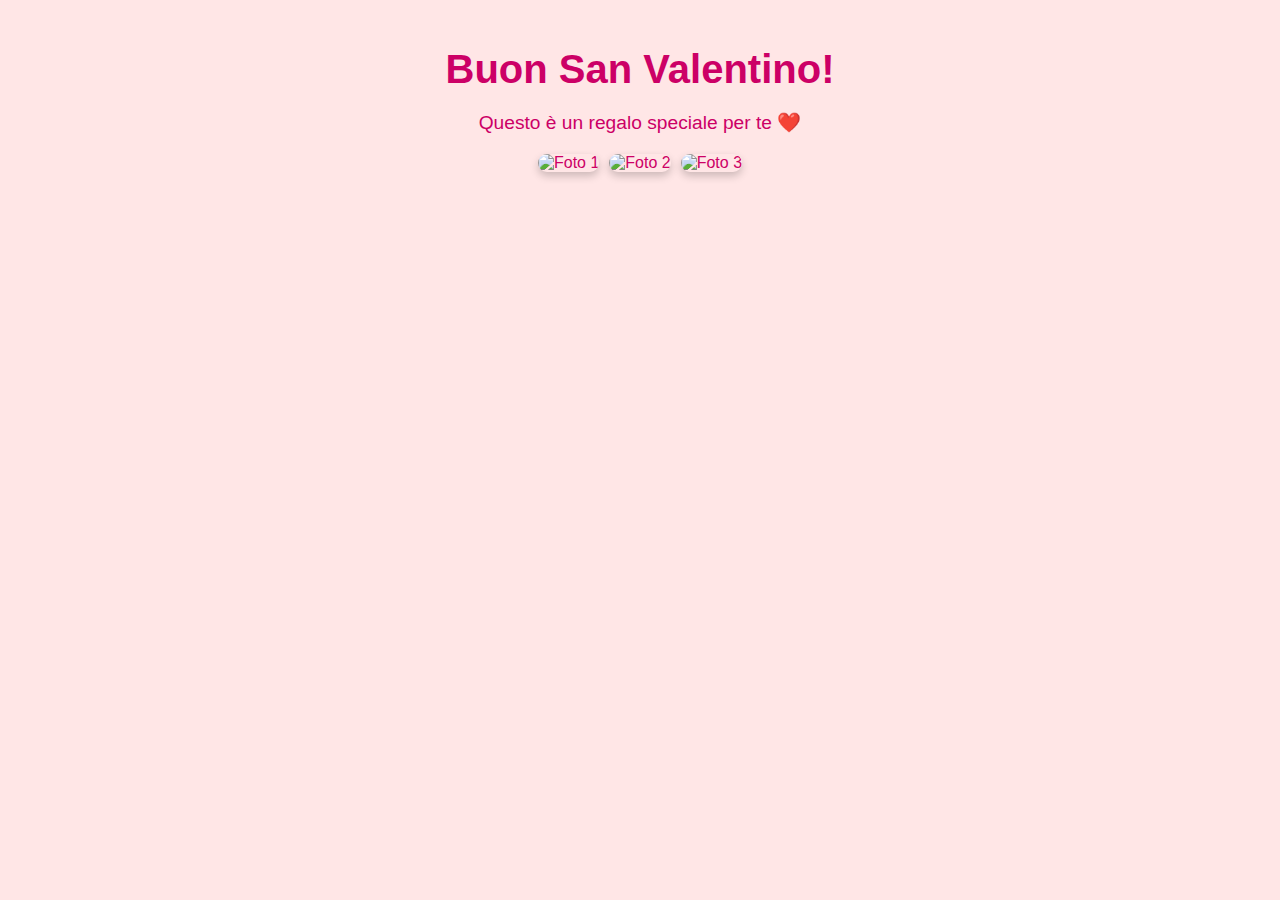
==== index.html @ 1fd21d57 "Add files via upload" ====
<!DOCTYPE html>
<html lang="it">
<head>
    <meta charset="UTF-8">
    <meta name="viewport" content="width=device-width, initial-scale=1.0">
    <title>San Valentino</title>
    <link rel="stylesheet" href="style.css">
</head>
<body>
    <div class="container">
        <h1>Buon San Valentino!</h1>
        <p>Questo è un regalo speciale per te ❤️</p>
        
        <div class="gallery">
            <img src="immagini/foto1.png" alt="Foto 1">
            <img src="immagini/foto2.png" alt="Foto 2">
            <img src="immagini/foto3.png" alt="Foto 3">
        </div>
    </div>
</body>
</html>
---- style.css ----
body {
    font-family: Arial, sans-serif;
    background-color: #ffe6e6;
    color: #cc0066;
    text-align: center;
    margin: 0;
    padding: 0;
}

.container {
    padding: 20px;
}

h1 {
    font-size: 2.5rem;
    margin-bottom: 10px;
}

p {
    font-size: 1.2rem;
    margin-bottom: 20px;
}

.gallery {
    display: flex;
    flex-wrap: wrap;
    justify-content: center;
    gap: 10px;
}

.gallery img {
    max-width: 100%;
    height: auto;
    border-radius: 10px;
    box-shadow: 0 4px 8px rgba(0, 0, 0, 0.2);
    transition: transform 0.3s ease;
}

.gallery img:hover {
    transform: scale(1.05);
}

/* Stile per dispositivi mobili */
@media (max-width: 600px) {
    h1 {
        font-size: 2rem;
    }

    p {
        font-size: 1rem;
    }

    .gallery img {
        width: 100%;
        max-width: 300px;
    }
}
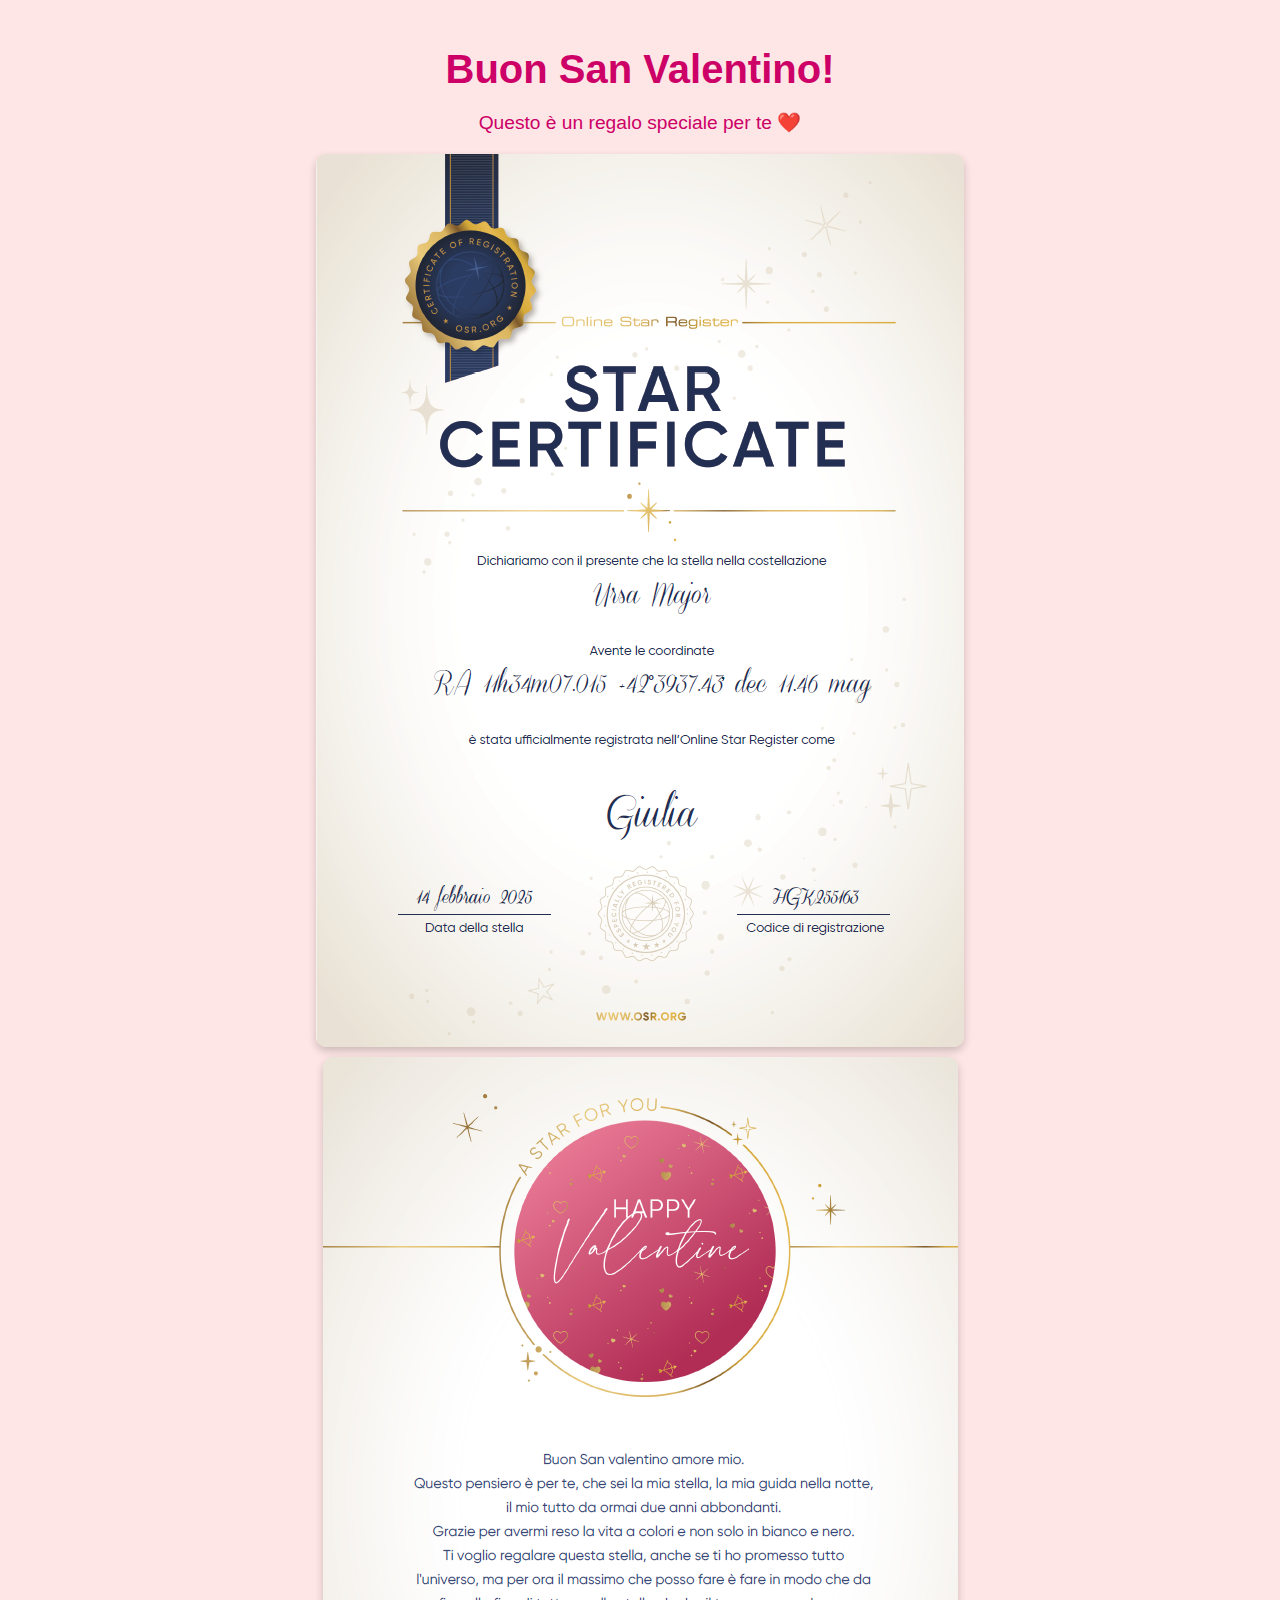
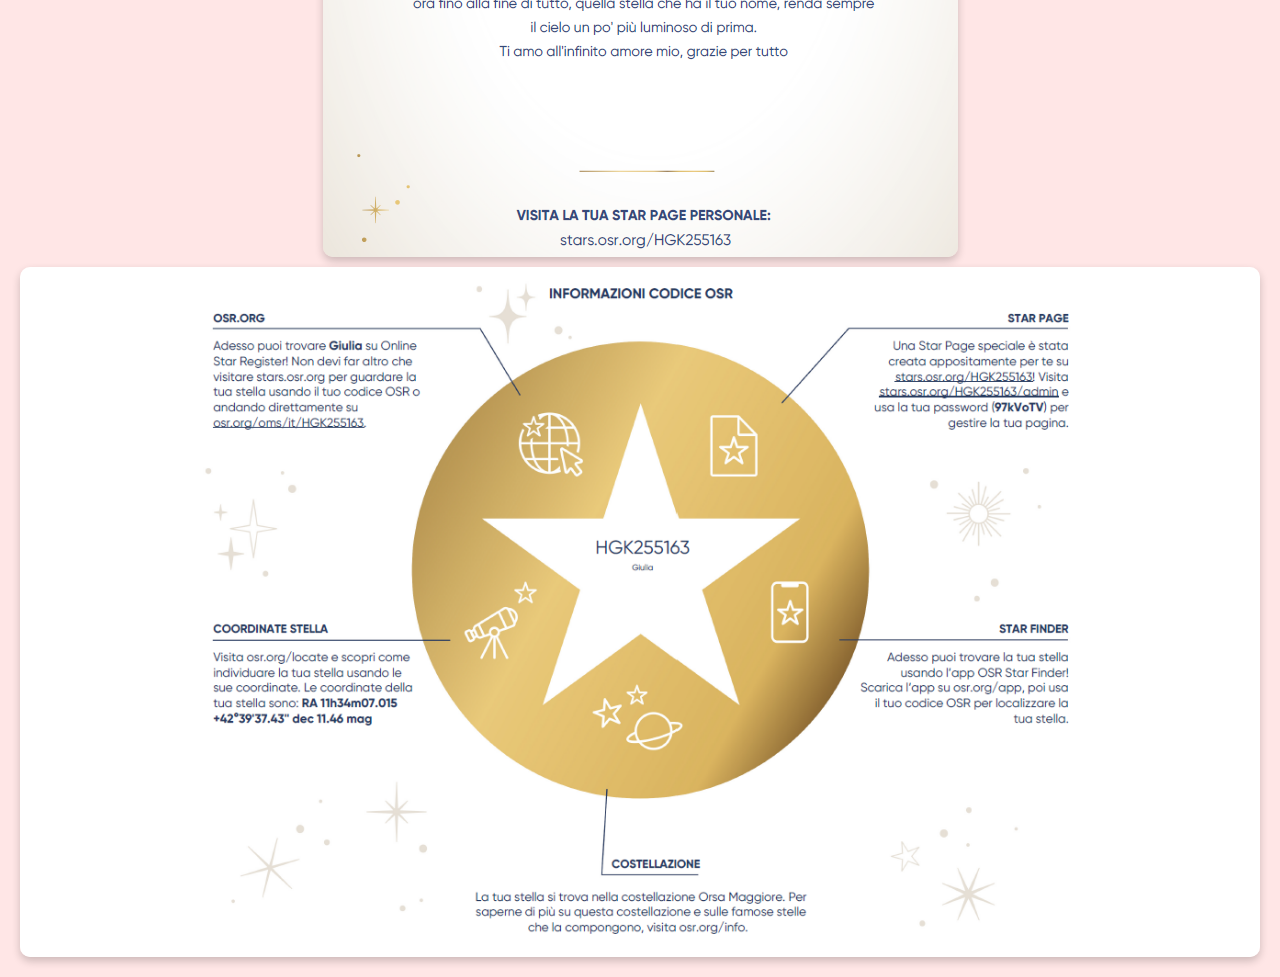
==== commit 7ed7a4d5: "Add files via upload" ====
--- a/index.html
+++ b/index.html
@@ -12,9 +12,9 @@
         <p>Questo è un regalo speciale per te ❤️</p>
         
         <div class="gallery">
-            <img src="immagini/foto1.png" alt="Foto 1">
-            <img src="immagini/foto2.png" alt="Foto 2">
-            <img src="immagini/foto3.png" alt="Foto 3">
+            <img src="foto1.png" alt="Foto 1">
+            <img src="foto2.png" alt="Foto 2">
+            <img src="foto3.png" alt="Foto 3">
         </div>
     </div>
 </body>
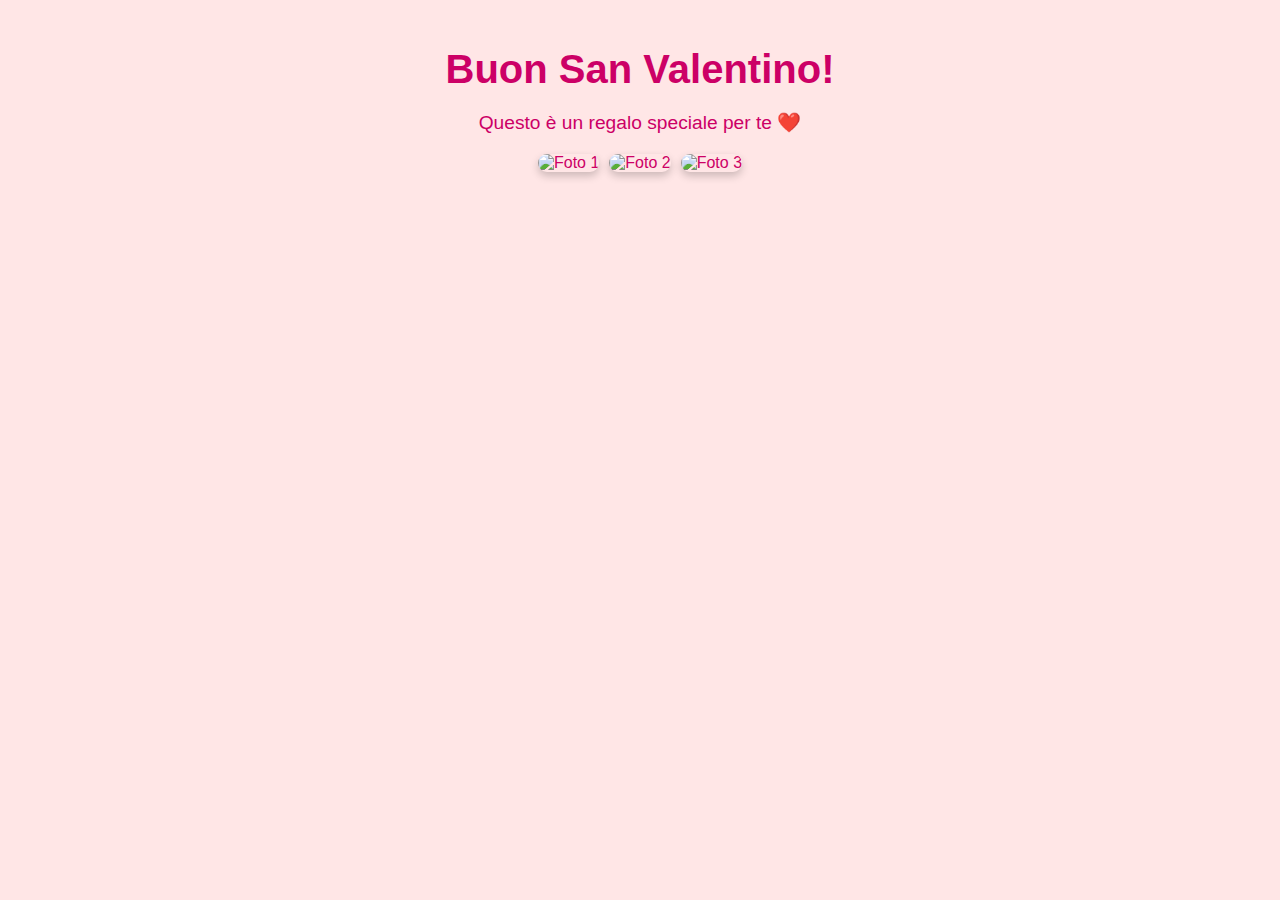
==== commit bfc0a12a: "Add files via upload" ====
--- a/index.html
+++ b/index.html
@@ -12,9 +12,9 @@
         <p>Questo è un regalo speciale per te ❤️</p>
         
         <div class="gallery">
-            <img src="foto1.png" alt="Foto 1">
-            <img src="foto2.png" alt="Foto 2">
-            <img src="foto3.png" alt="Foto 3">
+            <img src="immagini/foto1.png" alt="Foto 1">
+            <img src="immagini/foto2.png" alt="Foto 2">
+            <img src="immagini/foto3.png" alt="Foto 3">
         </div>
     </div>
 </body>
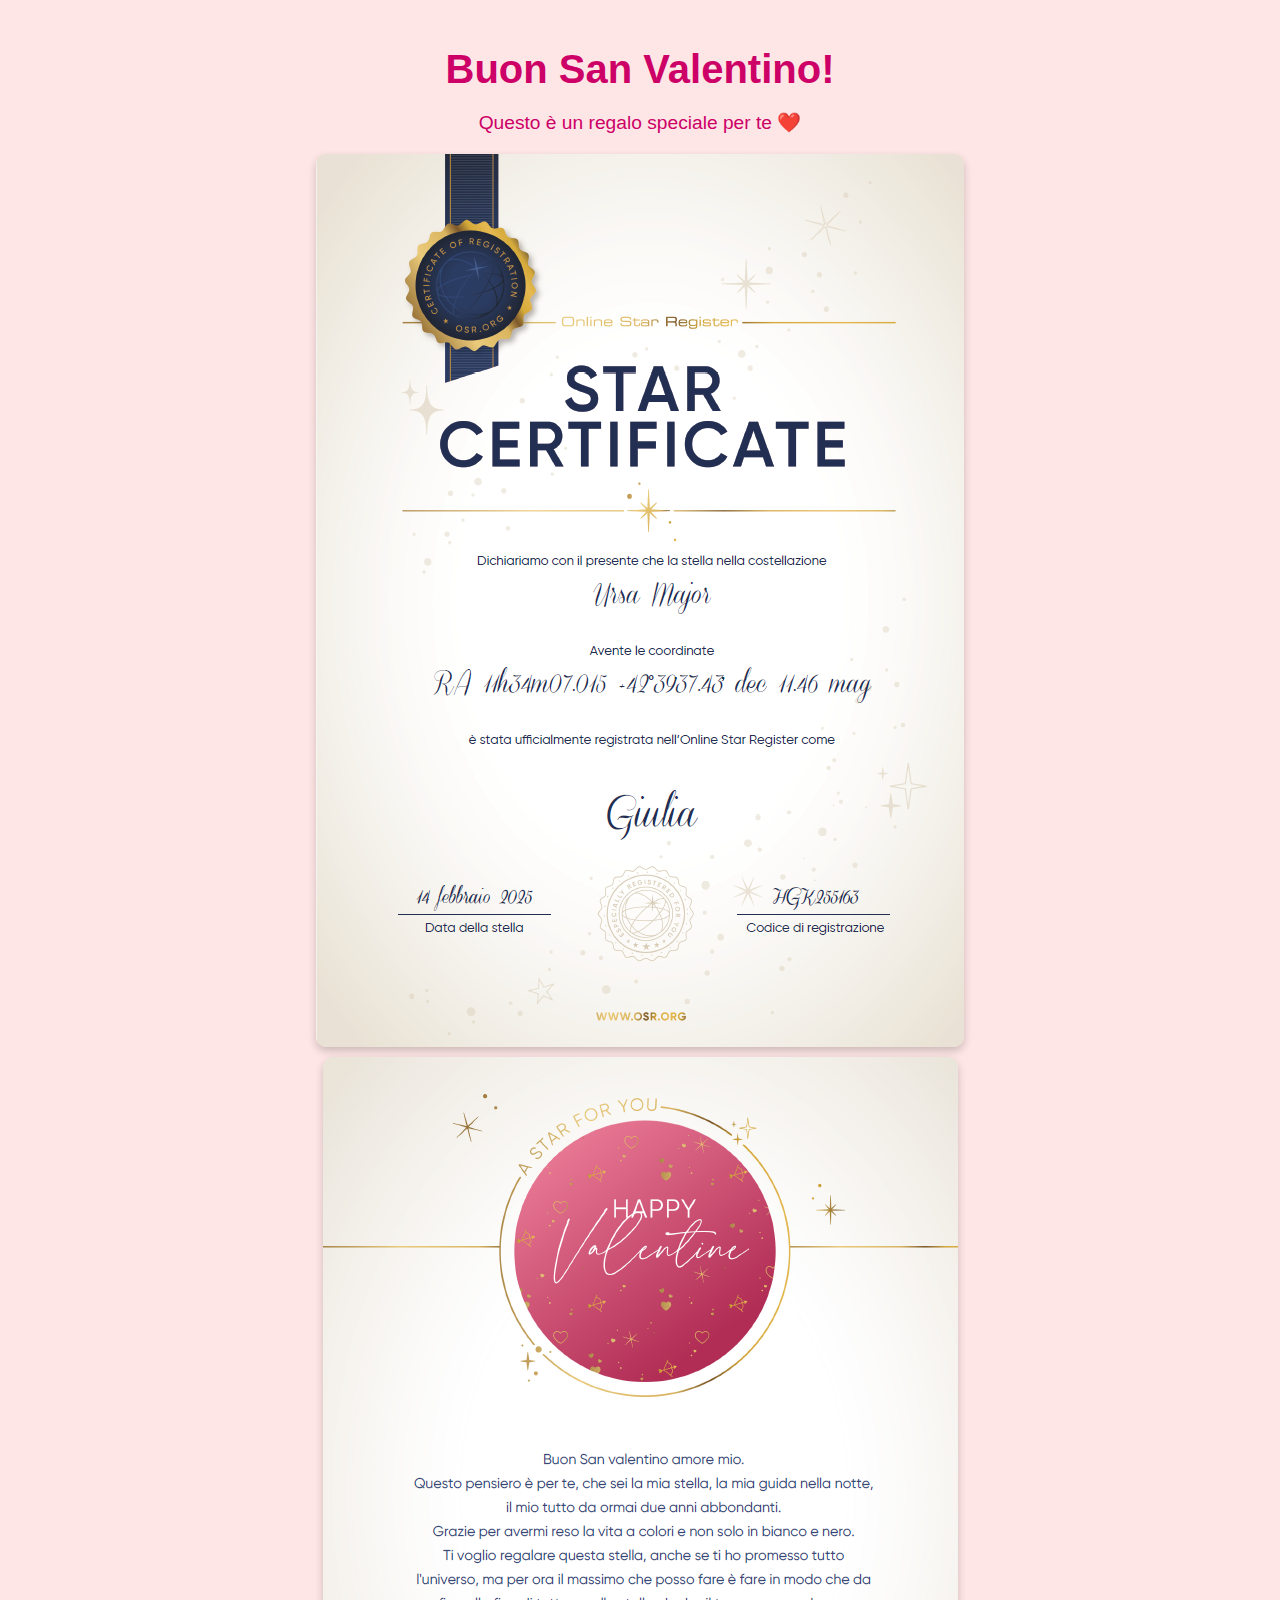
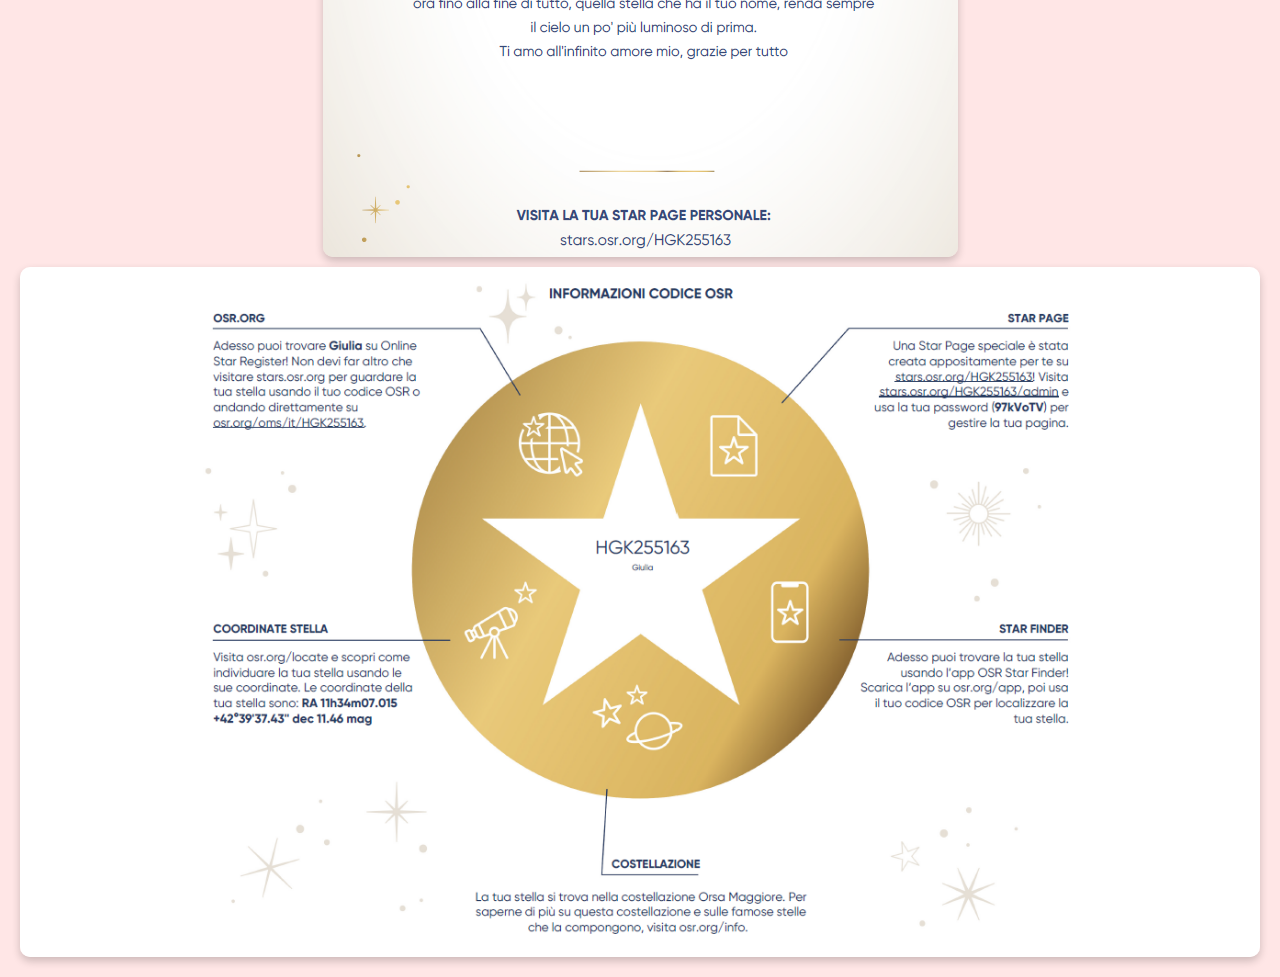
==== commit 6793155d: "Add files via upload" ====
--- a/index.html
+++ b/index.html
@@ -12,9 +12,9 @@
         <p>Questo è un regalo speciale per te ❤️</p>
         
         <div class="gallery">
-            <img src="immagini/foto1.png" alt="Foto 1">
-            <img src="immagini/foto2.png" alt="Foto 2">
-            <img src="immagini/foto3.png" alt="Foto 3">
+            <img src="foto1.png" alt="Foto 1">
+            <img src="foto2.png" alt="Foto 2">
+            <img src="foto3.png" alt="Foto 3">
         </div>
     </div>
 </body>
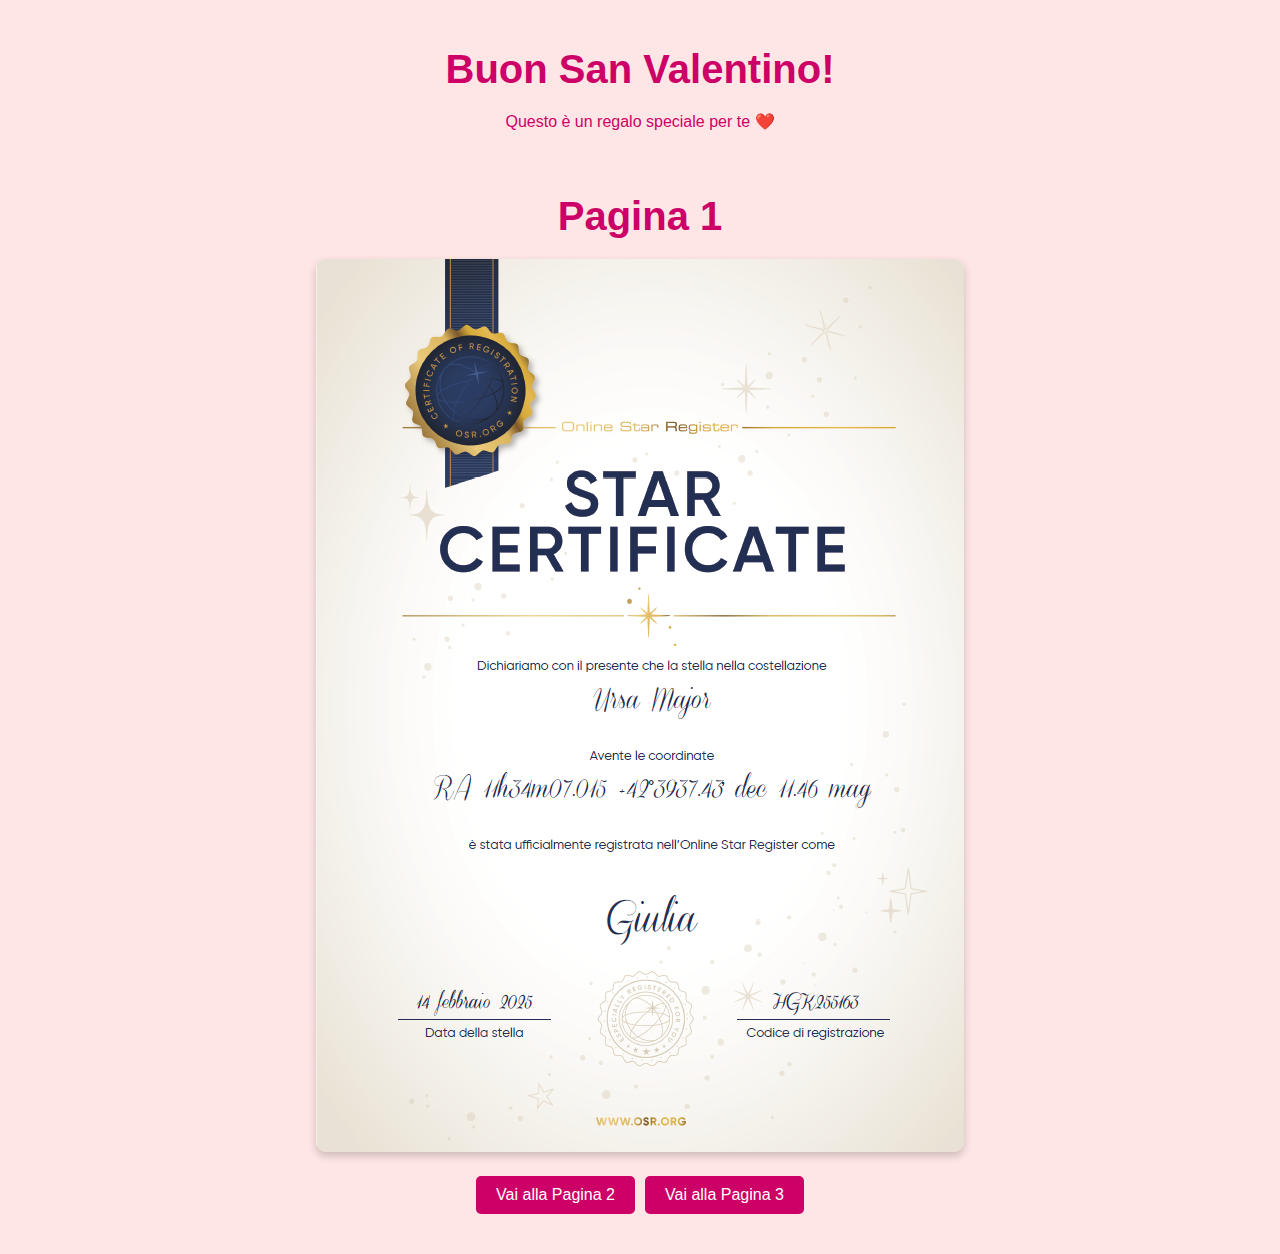
==== commit 8bbf2cff: "Add files via upload" ====
--- a/index.html
+++ b/index.html
@@ -3,19 +3,22 @@
 <head>
     <meta charset="UTF-8">
     <meta name="viewport" content="width=device-width, initial-scale=1.0">
-    <title>San Valentino</title>
+    <title>Pagina 1 - San Valentino</title>
     <link rel="stylesheet" href="style.css">
 </head>
 <body>
     <div class="container">
         <h1>Buon San Valentino!</h1>
         <p>Questo è un regalo speciale per te ❤️</p>
-        
-        <div class="gallery">
-            <img src="foto1.png" alt="Foto 1">
-            <img src="foto2.png" alt="Foto 2">
-            <img src="foto3.png" alt="Foto 3">
+
+        <div class="container">
+            <h1>Pagina 1</h1>
+            <img src="foto1.png" alt="Foto 1" class="foto">
+            <div class="pulsanti">
+                <a href="pagina2.html" class="bottone">Vai alla Pagina 2</a>
+                <a href="pagina3.html" class="bottone">Vai alla Pagina 3</a>
+            </div>
         </div>
-    </div>
+    <div>
 </body>
 </html>--- a/style.css
+++ b/style.css
@@ -13,45 +13,33 @@
 
 h1 {
     font-size: 2.5rem;
-    margin-bottom: 10px;
-}
-
-p {
-    font-size: 1.2rem;
     margin-bottom: 20px;
 }
 
-.gallery {
+.foto {
+    max-width: 100%;
+    height: auto;
+    border-radius: 10px;
+    box-shadow: 0 4px 8px rgba(0, 0, 0, 0.2);
+    margin-bottom: 20px;
+}
+
+.pulsanti {
     display: flex;
-    flex-wrap: wrap;
     justify-content: center;
     gap: 10px;
 }
 
-.gallery img {
-    max-width: 100%;
-    height: auto;
-    border-radius: 10px;
-    box-shadow: 0 4px 8px rgba(0, 0, 0, 0.2);
-    transition: transform 0.3s ease;
+.bottone {
+    background-color: #cc0066;
+    color: white;
+    padding: 10px 20px;
+    text-decoration: none;
+    border-radius: 5px;
+    font-size: 1rem;
+    transition: background-color 0.3s ease;
 }
 
-.gallery img:hover {
-    transform: scale(1.05);
-}
-
-/* Stile per dispositivi mobili */
-@media (max-width: 600px) {
-    h1 {
-        font-size: 2rem;
-    }
-
-    p {
-        font-size: 1rem;
-    }
-
-    .gallery img {
-        width: 100%;
-        max-width: 300px;
-    }
+.bottone:hover {
+    background-color: #99004d;
 }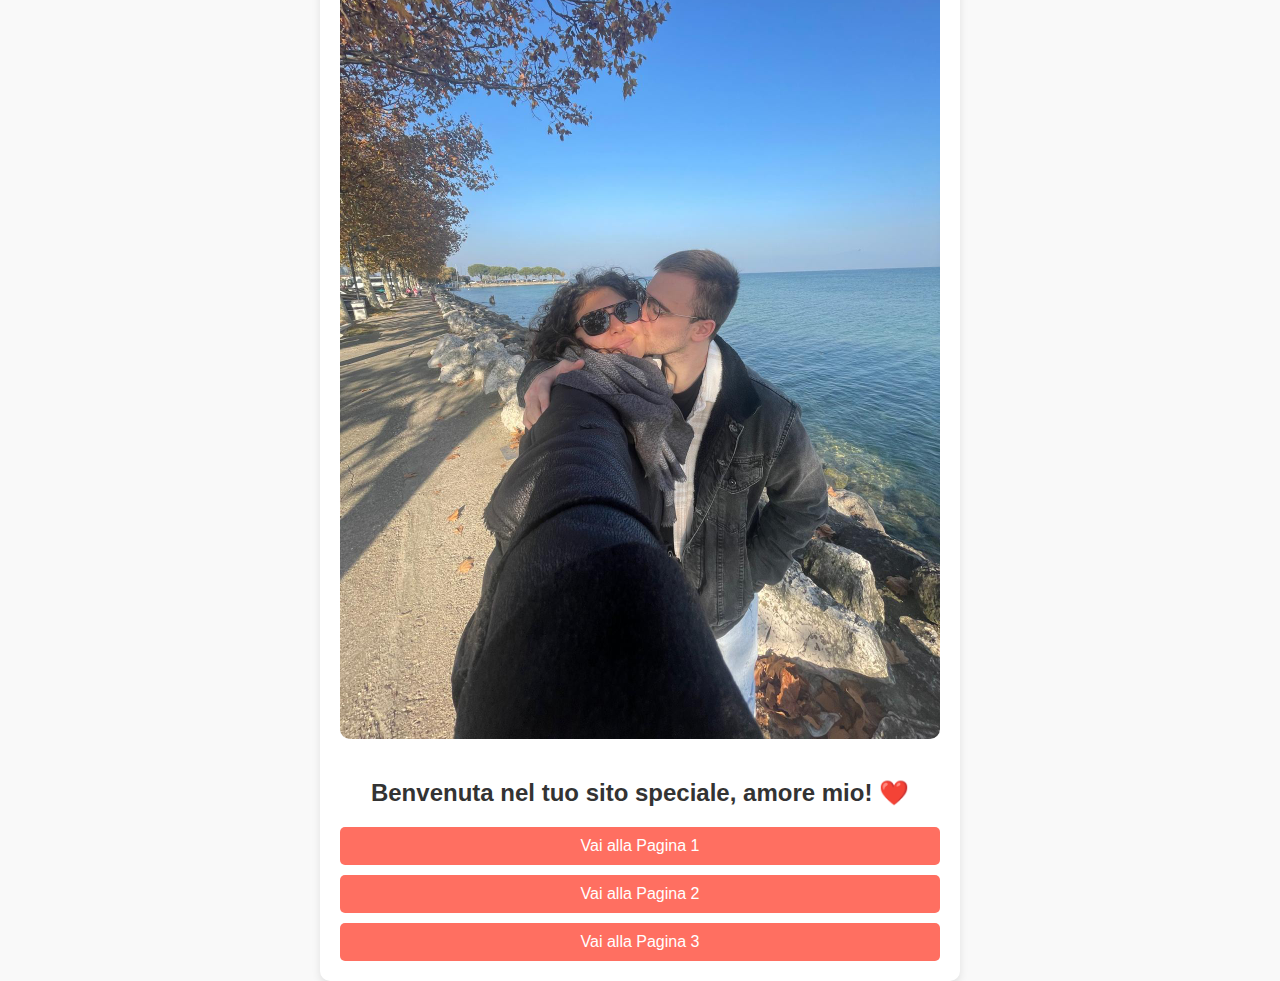
==== commit a1622aca: "Add files via upload" ====
--- a/index.html
+++ b/index.html
@@ -3,22 +3,23 @@
 <head>
     <meta charset="UTF-8">
     <meta name="viewport" content="width=device-width, initial-scale=1.0">
-    <title>Pagina 1 - San Valentino</title>
+    <title>Benvenuta amore mio!</title>
     <link rel="stylesheet" href="style.css">
 </head>
 <body>
     <div class="container">
-        <h1>Buon San Valentino!</h1>
-        <p>Questo è un regalo speciale per te ❤️</p>
+        <!-- Foto iniziale -->
+        <img src="foto4.png" alt="Foto speciale" class="foto-iniziale">
 
-        <div class="container">
-            <h1>Pagina 1</h1>
-            <img src="foto1.png" alt="Foto 1" class="foto">
-            <div class="pulsanti">
-                <a href="pagina2.html" class="bottone">Vai alla Pagina 2</a>
-                <a href="pagina3.html" class="bottone">Vai alla Pagina 3</a>
-            </div>
+        <!-- Titolo -->
+        <h1>Benvenuta nel tuo sito speciale, amore mio! ❤️</h1>
+
+        <!-- Bottoni -->
+        <div class="pulsanti">
+            <a href="pagina1.html" class="bottone">Vai alla Pagina 1</a>
+            <a href="pagina2.html" class="bottone">Vai alla Pagina 2</a>
+            <a href="pagina3.html" class="bottone">Vai alla Pagina 3</a>
         </div>
-    <div>
+    </div>
 </body>
 </html>--- a/style.css
+++ b/style.css
@@ -1,18 +1,34 @@
 body {
     font-family: Arial, sans-serif;
-    background-color: #ffe6e6;
-    color: #cc0066;
-    text-align: center;
+    background-color: #f9f9f9;
     margin: 0;
     padding: 0;
+    display: flex;
+    justify-content: center;
+    align-items: center;
+    height: 100vh;
+    text-align: center;
 }
 
 .container {
+    background-color: #fff;
     padding: 20px;
+    border-radius: 10px;
+    box-shadow: 0 4px 8px rgba(0, 0, 0, 0.1);
+    max-width: 600px;
+    width: 100%;
 }
 
 h1 {
-    font-size: 2.5rem;
+    color: #333;
+    font-size: 24px;
+    margin-bottom: 20px;
+}
+
+.foto-iniziale {
+    max-width: 100%;
+    height: auto;
+    border-radius: 10px;
     margin-bottom: 20px;
 }
 
@@ -20,26 +36,25 @@
     max-width: 100%;
     height: auto;
     border-radius: 10px;
-    box-shadow: 0 4px 8px rgba(0, 0, 0, 0.2);
     margin-bottom: 20px;
 }
 
 .pulsanti {
     display: flex;
-    justify-content: center;
+    flex-direction: column;
     gap: 10px;
 }
 
 .bottone {
-    background-color: #cc0066;
+    background-color: #ff6f61;
     color: white;
     padding: 10px 20px;
     text-decoration: none;
     border-radius: 5px;
-    font-size: 1rem;
+    font-size: 16px;
     transition: background-color 0.3s ease;
 }
 
 .bottone:hover {
-    background-color: #99004d;
+    background-color: #ff3b2f;
 }